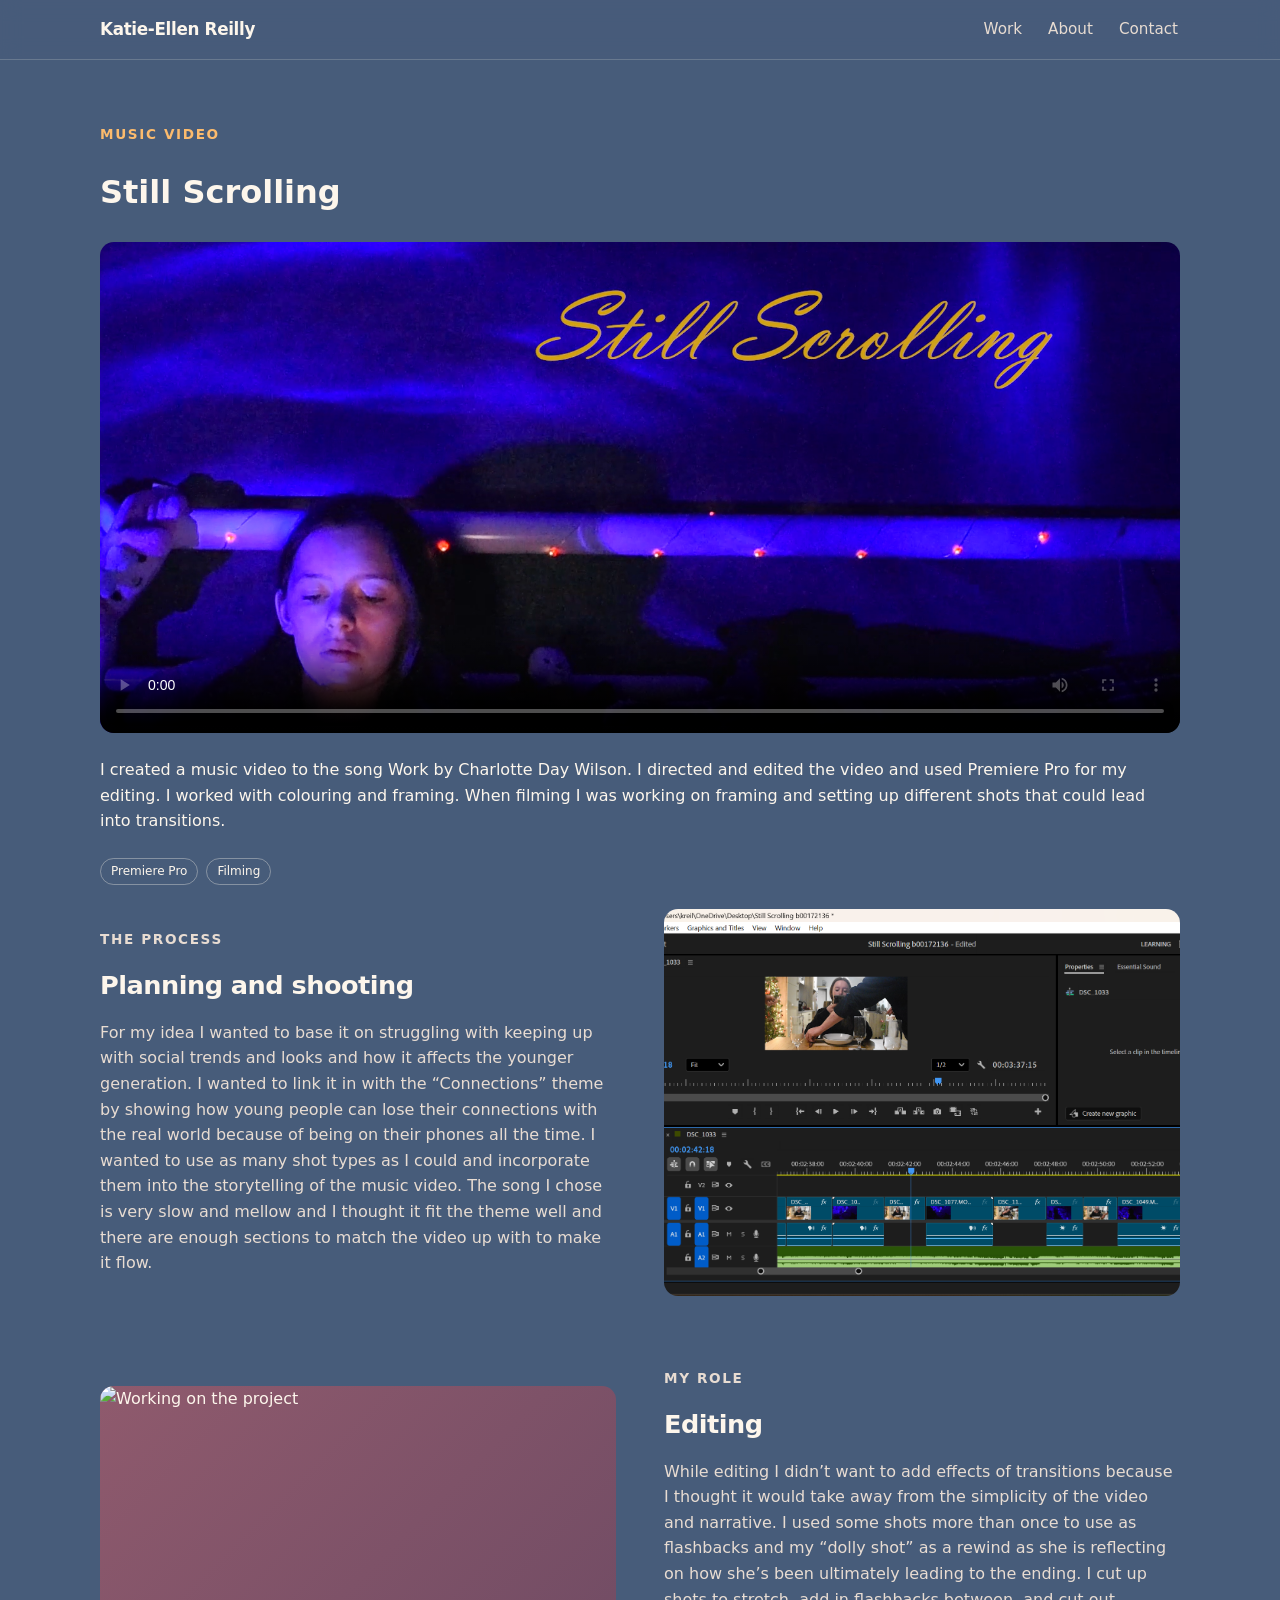
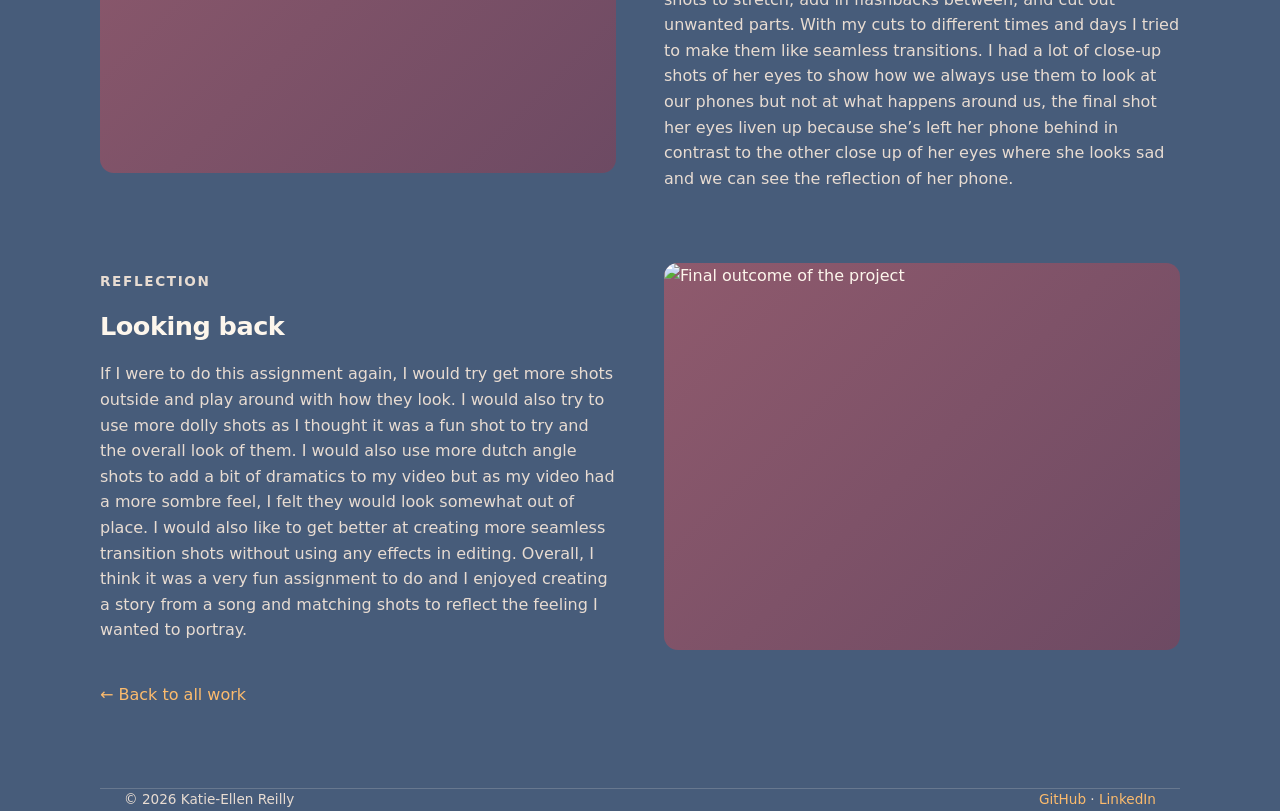
==== work/still-scrolling.html @ efe4527e "Add files via upload" ====
<!DOCTYPE html>
<html lang="en">
<head>
<meta charset="UTF-8">
<meta name="viewport" content="width=device-width, initial-scale=1">
<title>Still Scrolling — Katie-Ellen Reilly</title>
<meta name="description" content="Still Scrolling — a music video project by Katie-Ellen Reilly.">
<link rel="stylesheet" href="../styles.css">
</head>
<body>

<header>
  <div class="wrap nav">
    <a href="../index.html" class="logo">Katie-Ellen Reilly</a>
    <nav>
      <ul>
        <li><a href="../index.html#work">Work</a></li>
        <li><a href="../index.html#about">About</a></li>
        <li><a href="../index.html#contact">Contact</a></li>
      </ul>
    </nav>
  </div>
</header>

<main>
  <div class="wrap" style="padding:64px 0">
    <p class="eyebrow">Music Video</p>
    <h1>Still Scrolling</h1>
    <video controls width="100%" poster="../images/still%20scrolling.png">
        <source src="../videos/Still%20Scrolling%20B00172136.mp4" type="video/mp4">
        Your browser does not support the video tag.
    </video>
    <p>I created a music video to the song Work by Charlotte Day Wilson. I directed and edited the video and used Premiere Pro for my editing. I worked with colouring and framing. When filming I was working on framing and setting up different shots that could lead into transitions.</p>
    <div class="tags">
      <span class="tag">Premiere Pro</span>
      <span class="tag">Filming</span>
    </div>
    <!-- PROCESS -->
<section class="process">

  <div class="process-row">
    <div class="process-text">
      <p class="eyebrow">The process</p>
      <h2>Planning and shooting</h2>
      <p>For my idea I wanted to base it on struggling with keeping up with social trends and looks and how it affects the younger generation. I wanted to link it in with the “Connections” theme by showing how young people can lose their connections with the real world because of being on their phones all the time. I wanted to use as many shot types as I could and incorporate them into the storytelling of the music video. The song I chose is very slow and mellow and I thought it fit the theme well and there are enough sections to match the video up with to make it flow. </p>
    </div>
    <div class="process-media">
      <img src="../images/ss%20editing.png" alt="Planning notes and storyboard for the project">
    </div>
  </div>

  <div class="process-row reverse">
    <div class="process-text">
      <p class="eyebrow">My role</p>
      <h2>Editing</h2>
      <p>While editing I didn’t want to add effects of transitions because I thought it would take away from the simplicity of the video and narrative. I used some shots more than once to use as flashbacks and my “dolly shot” as a rewind as she is reflecting on how she’s been ultimately leading to the ending. I cut up shots to stretch, add in flashbacks between, and cut out unwanted parts. With my cuts to different times and days I tried to make them like seamless transitions. I had a lot of close-up shots of her eyes to show how we always use them to look at our phones but not at what happens around us, the final shot her eyes liven up because she’s left her phone behind in contrast to the other close up of her eyes where she looks sad and we can see the reflection of her phone. </p>
    </div>
    <div class="process-media">
      <img src="../images/process-2.png" alt="Working on the project">
    </div>
  </div>

  <div class="process-row">
    <div class="process-text">
      <p class="eyebrow">Reflection</p>
      <h2>Looking back</h2>
      <p>If I were to do this assignment again, I would try get more shots outside and play around with how they look. I would also try to use more dolly shots as I thought it was a fun shot to try and the overall look of them. I would also use more dutch angle shots to add a bit of dramatics to my video but as my video had a more sombre feel, I felt they would look somewhat out of place. I would also like to get better at creating more seamless transition shots without using any effects in editing. Overall, I think it was a very fun assignment to do and I enjoyed creating a story from a song and matching shots to reflect the feeling I wanted to portray.</p>
    </div>
    <div class="process-media">
      <img src="../images/process-3.png" alt="Final outcome of the project">
    </div>
  </div>

</section>

    <p style="margin-top:32px"><a href="../index.html#work">← Back to all work</a></p>
  </div>
</main>

<footer class="wrap">
  <span>© <span id="year"></span> Katie-Ellen Reilly</span>
  <span>
    <a href="https://github.com/yourhandle">GitHub</a> ·
    <a href="https://linkedin.com/in/yourhandle">LinkedIn</a>
  </span>
</footer>

<script>
  document.getElementById('year').textContent = new Date().getFullYear();
</script>
</body>
</html>
---- styles.css ----
:root{
  --sand:#fcbb6d;        /* warm apricot */
  --rose:#d8737f;        /* dusty rose */
  --mauve:#ab6c82;       /* mauve */
  --plum:#685d79;        /* muted plum */
  --slate:#475c7a;       /* slate blue */

  --bg:#475c7a;          /* slate blue page background */
  --band:linear-gradient(120deg, #3b4d68, #685d79 55%, #ab6c82);
  --surface:#ab6c82;     /* mauve cards */
  --text:#fdf6ec;        /* cream text */
  --muted:#e8dcd2;       /* softer cream for secondary text */
  --accent:#d8737f;      /* dusty rose buttons */
  --accent-2:#fcbb6d;    /* apricot hover */
  --radius:14px;
  --max:1080px;
}

*{box-sizing:border-box}
html{scroll-behavior:smooth}
body{
  margin:0;
  background:var(--bg);
  color:var(--text);
  font-family:system-ui,-apple-system,"Segoe UI",Roboto,Helvetica,Arial,sans-serif;
  line-height:1.6;
  -webkit-font-smoothing:antialiased;
}
a{color:var(--accent-2);text-decoration:none}
a:hover{text-decoration:underline}
img{max-width:100%;display:block}

.wrap{max-width:var(--max);margin:0 auto;padding:0 24px}

/* ---------- Header ---------- */
header{
  position:sticky;top:0;z-index:10;
  background:color-mix(in srgb, var(--bg) 82%, transparent);
  backdrop-filter:blur(10px);
  border-bottom:1px solid color-mix(in srgb, var(--text) 18%, transparent);
}
.nav{
  display:flex;align-items:center;justify-content:space-between;
  gap:16px;padding:16px 0;
}
.logo{font-weight:700;letter-spacing:-.02em;font-size:1.05rem;color:var(--text)}
.nav ul{display:flex;gap:22px;list-style:none;margin:0;padding:0;font-size:.95rem}
.nav ul a{
  position:relative;
  color:var(--muted);
  padding:6px 2px;
  border-radius:6px;
  transition:color .22s ease, text-shadow .22s ease, background .22s ease;
}
.nav ul a:hover,
.nav ul a:focus-visible{
  color:var(--accent-2);
  text-decoration:none;
  text-shadow:0 0 10px color-mix(in srgb, var(--accent-2) 90%, transparent),
              0 0 24px color-mix(in srgb, var(--accent-2) 55%, transparent);
  background:color-mix(in srgb, var(--accent-2) 16%, transparent);
}
.nav ul a::after{
  content:"";
  position:absolute;left:0;right:0;bottom:0;
  height:2px;border-radius:2px;
  background:var(--accent-2);
  transform:scaleX(0);
  transform-origin:center;
  transition:transform .22s ease;
  box-shadow:0 0 10px color-mix(in srgb, var(--accent-2) 85%, transparent);
}
.nav ul a:hover::after,
.nav ul a:focus-visible::after{transform:scaleX(1)}
@media (max-width:600px){
  .nav ul{gap:14px;font-size:.85rem}
}

/* ---------- Hero ---------- */
.hero{
  padding:96px 0 72px;
  display:grid;
  grid-template-columns:1.15fr 0.85fr;
  gap:48px;
  align-items:stretch;
}
.hero-text{display:flex;flex-direction:column;justify-content:center}
.hero-media{border-radius:var(--radius);overflow:hidden;min-height:0}
.hero-media img{width:100%;height:100%;object-fit:cover}

.eyebrow{
  color:var(--accent-2);font-size:.85rem;font-weight:700;
  text-transform:uppercase;letter-spacing:.12em;margin:0 0 14px;
}
.hero h1{
  font-size:clamp(2.1rem,6vw,3.6rem);
  line-height:1.1;letter-spacing:-.03em;margin:0 0 18px;max-width:18ch;
}
.hero-text > p{color:var(--muted);font-size:1.1rem;max-width:56ch;margin:0 0 32px}

@media (max-width:760px){
  .hero{grid-template-columns:1fr;gap:32px;padding:64px 0 48px}
  .hero-media{aspect-ratio:4/3}
}

/* ---------- Buttons ---------- */
.btn{
  display:inline-block;padding:12px 22px;border-radius:999px;
  background:var(--accent);color:#3b3348;font-weight:600;font-size:.95rem;
  transition:box-shadow .22s ease, background .22s ease, transform .22s ease;
}
.btn:hover{
  text-decoration:none;
  background:var(--accent-2);
  box-shadow:0 0 20px color-mix(in srgb, var(--accent-2) 60%, transparent);
}
.btn.ghost{
  background:transparent;color:var(--text);
  border:1px solid color-mix(in srgb, var(--accent-2) 55%, transparent);
}
.btn.ghost:hover{
  color:var(--accent-2);
  box-shadow:0 0 18px color-mix(in srgb, var(--accent-2) 45%, transparent);
}
.btn-row{display:flex;gap:12px;flex-wrap:wrap}

/* ---------- Projects banner ---------- */
.banner{
  background:var(--band);
  color:var(--text);
  padding:56px 0;
  border-top:1px solid color-mix(in srgb, var(--accent-2) 45%, transparent);
  border-bottom:1px solid color-mix(in srgb, var(--accent-2) 45%, transparent);
    --band:linear-gradient(120deg, #fcbb6d, #e88a76 50%, #d8737f);

}
.banner h2{
  margin:0 0 8px;
  font-size:clamp(1.8rem,4.5vw,2.6rem);
  text-transform:uppercase;
  letter-spacing:.06em;
}
.banner p{
  margin:0;max-width:60ch;
  color:color-mix(in srgb, var(--text) 86%, transparent);
}
.banner .rule{
  width:64px;height:4px;border-radius:4px;
  background:var(--accent-2);
  margin:0 0 20px;
  box-shadow:0 0 14px color-mix(in srgb, var(--accent-2) 75%, transparent);
}

/* ---------- Section backgrounds ---------- */
section{padding:64px 0}
#work{background:var(--bg)}
#about{background:var(--band)}
#contact{background:var(--bg)}

/* ---------- Section headings ---------- */
.section-head{margin-bottom:36px}
.section-head h2{font-size:1.6rem;letter-spacing:-.02em;margin:0 0 8px}
.section-head p{color:var(--muted);margin:0;max-width:60ch}

/* ---------- Projects grid ---------- */
.projects{
  display:grid;
  grid-template-columns:repeat(2,1fr);
  gap:24px;
}
@media (max-width:760px){
  .projects{grid-template-columns:1fr}
}

.card{
  background:var(--surface);
  border:1px solid color-mix(in srgb, var(--text) 16%, transparent);
  border-radius:var(--radius);
  overflow:hidden;
  display:flex;flex-direction:column;
  transition:transform .18s ease, border-color .18s ease, box-shadow .18s ease;
}
.card:hover{
  transform:translateY(-3px);
  border-color:var(--accent-2);
  box-shadow:0 10px 30px color-mix(in srgb, #2b3a4e 45%, transparent),
             0 0 22px color-mix(in srgb, var(--accent-2) 45%, transparent);
}
.card-link-wrap{
  display:flex;flex-direction:column;flex:1;
  color:inherit;text-decoration:none;
}
.card-link-wrap:hover{text-decoration:none}
.card-link-wrap:focus-visible{outline:2px solid var(--accent-2);outline-offset:-2px}
.card-media{
  aspect-ratio:16/10;
  background:linear-gradient(135deg, #8f5a6d, #6d4a63);
  display:grid;place-items:center;
  color:var(--text);font-size:.85rem;letter-spacing:.08em;text-transform:uppercase;
  overflow:hidden;
}
.card-media img{width:100%;height:100%;object-fit:cover}
.card-body{padding:20px 22px 24px;display:flex;flex-direction:column;gap:10px;flex:1}
.card-body h3{margin:0;font-size:1.15rem;letter-spacing:-.01em;color:var(--text)}
.card-body p{margin:0;color:var(--muted);font-size:.95rem}
.tags{display:flex;flex-wrap:wrap;gap:8px;margin-top:auto;padding-top:8px}
.tag{
  font-size:.75rem;color:var(--text);
  border:1px solid color-mix(in srgb, var(--text) 35%, transparent);
  padding:3px 10px;border-radius:999px;
}
.card-cta{font-size:.9rem;font-weight:600;margin-top:4px;color:var(--accent-2)}

/* ---------- About ---------- */
.about-grid{
  display:grid;grid-template-columns:1fr 1fr;gap:40px;align-items:start;
}
@media (max-width:760px){.about-grid{grid-template-columns:1fr}}
.about-grid p{color:var(--muted);margin:0 0 14px}
.skills-title{font-size:1rem;margin:0 0 14px}
.skills{display:flex;flex-wrap:wrap;gap:8px;list-style:none;padding:0;margin:0}
.skills li{
  background:color-mix(in srgb, #2b3a4e 30%, transparent);
  border:1px solid color-mix(in srgb, var(--text) 22%, transparent);
  padding:6px 12px;border-radius:8px;font-size:.85rem;
}

/* ---------- Contact ---------- */
.contact-box{
  background:var(--surface);
  border:1px solid color-mix(in srgb, var(--text) 18%, transparent);
  border-radius:var(--radius);
  padding:40px;
  text-align:center;
}
.contact-box h2{margin:0 0 10px;font-size:1.5rem;letter-spacing:-.02em}
.contact-box p{color:var(--muted);margin:0 0 24px}

footer{
  border-top:1px solid color-mix(in srgb, var(--text) 18%, transparent);
  padding:28px 0;color:var(--muted);font-size:.85rem;
  display:flex;justify-content:space-between;gap:16px;flex-wrap:wrap;
}

video{
  width:100%;
  border-radius:var(--radius);
  margin:24px 0;
  display:block;
}

/* ---------- Process sections ---------- */
.process{
  display:flex;
  flex-direction:column;
  gap:72px;
  padding:24px 0 0;
}

.process-row{
  display:grid;
  grid-template-columns:1fr 1fr;
  gap:48px;
  align-items:center;
}

/* flips the image to the left */
.process-row.reverse .process-media{order:-1}

.process-text h2{
  font-size:1.6rem;
  letter-spacing:-.02em;
  margin:0 0 14px;
}
.process-text p{
  color:var(--muted);
  margin:0 0 14px;
  max-width:56ch;
}
.process-text p:last-child{margin-bottom:0}

.process-media{
  border-radius:var(--radius);
  overflow:hidden;
  background:linear-gradient(135deg, #8f5a6d, #6d4a63);
  aspect-ratio:4/3;
}
.process-media img{
  width:100%;
  height:100%;
  object-fit:cover;
}

@media (max-width:760px){
  .process{gap:48px}
  .process-row{grid-template-columns:1fr;gap:24px}
  /* keep text above image on mobile, even on reversed rows */
  .process-row.reverse .process-media{order:0}
}

/* ---------- Gallery ---------- */
.gallery-group{
  margin-bottom:64px;
}
.gallery-group h2{
  font-size:1.25rem;
  letter-spacing:-.01em;
  margin:0 0 20px;
  padding-bottom:10px;
  border-bottom:1px solid rgba(253,246,236,.18);
}

.gallery{
  display:grid;
  grid-template-columns:1fr 1fr;
  gap:20px;
}

.gallery-item{
  margin:0;
  background:var(--surface);
  border:1px solid rgba(253,246,236,.16);
  border-radius:var(--radius);
  overflow:hidden;
  transition:transform .18s ease, border-color .18s ease, box-shadow .18s ease;
}
.gallery-item:hover{
  transform:translateY(-3px);
  border-color:var(--accent-2);
  box-shadow:0 10px 30px rgba(43,58,78,.45),
             0 0 22px rgba(252,187,109,.45);
}

.gallery-item img{
  width:100%;
  aspect-ratio:4/3;
  object-fit:cover;
  display:block;
}

/* the fifth image spans the full width, centred underneath */
.gallery-item.feature{
  grid-column:1 / -1;
  max-width:760px;
  margin:0 auto;
}
.gallery-item.feature img{
  aspect-ratio:16/9;
}

@media (max-width:700px){
  .gallery{grid-template-columns:1fr;gap:14px}
  .gallery-item.feature{max-width:100%}
}
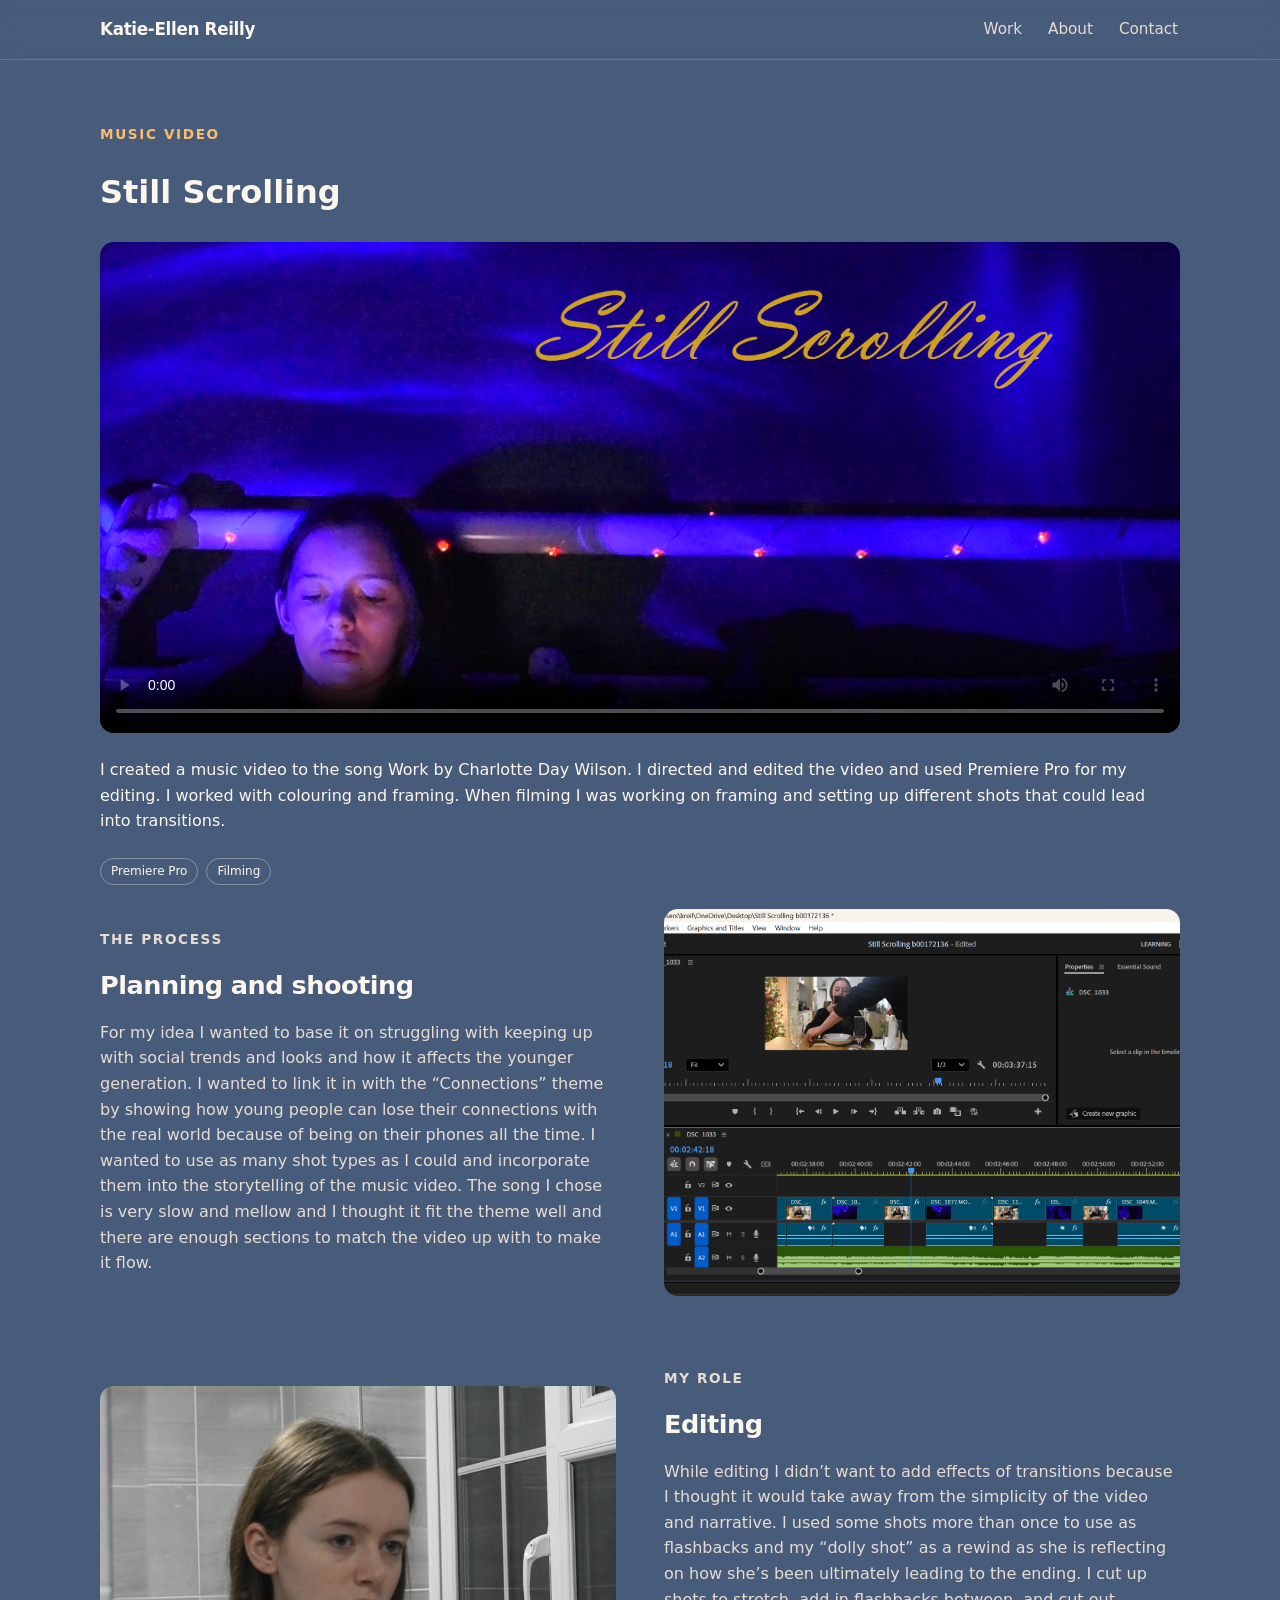
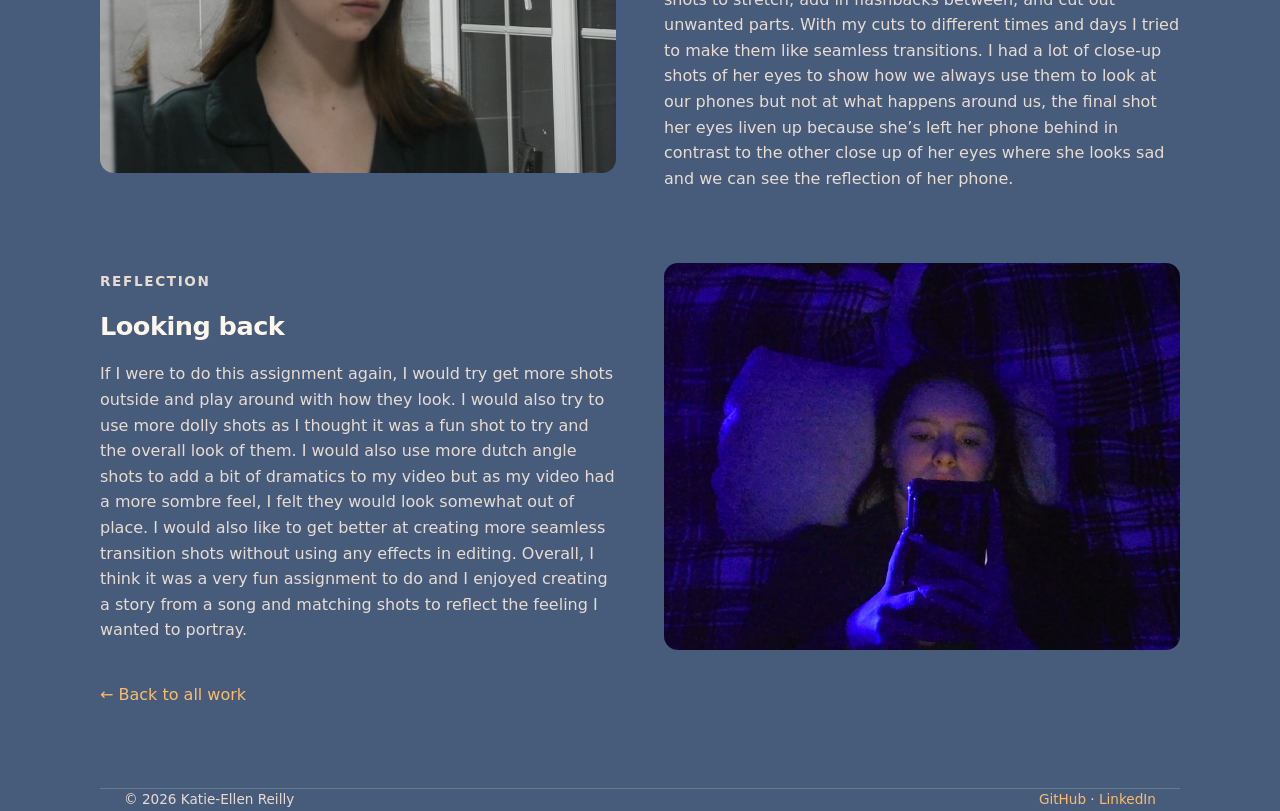
==== commit d3b8ff96: "Add files via upload" ====
--- a/work/still-scrolling.html
+++ b/work/still-scrolling.html
@@ -56,7 +56,7 @@
       <p>While editing I didn’t want to add effects of transitions because I thought it would take away from the simplicity of the video and narrative. I used some shots more than once to use as flashbacks and my “dolly shot” as a rewind as she is reflecting on how she’s been ultimately leading to the ending. I cut up shots to stretch, add in flashbacks between, and cut out unwanted parts. With my cuts to different times and days I tried to make them like seamless transitions. I had a lot of close-up shots of her eyes to show how we always use them to look at our phones but not at what happens around us, the final shot her eyes liven up because she’s left her phone behind in contrast to the other close up of her eyes where she looks sad and we can see the reflection of her phone. </p>
     </div>
     <div class="process-media">
-      <img src="../images/process-2.png" alt="Working on the project">
+      <img src="../images/mirror.png" alt="Working on the project">
     </div>
   </div>
 
@@ -67,7 +67,7 @@
       <p>If I were to do this assignment again, I would try get more shots outside and play around with how they look. I would also try to use more dolly shots as I thought it was a fun shot to try and the overall look of them. I would also use more dutch angle shots to add a bit of dramatics to my video but as my video had a more sombre feel, I felt they would look somewhat out of place. I would also like to get better at creating more seamless transition shots without using any effects in editing. Overall, I think it was a very fun assignment to do and I enjoyed creating a story from a song and matching shots to reflect the feeling I wanted to portray.</p>
     </div>
     <div class="process-media">
-      <img src="../images/process-3.png" alt="Final outcome of the project">
+      <img src="../images/phone.png" alt="Final outcome of the project">
     </div>
   </div>
 
